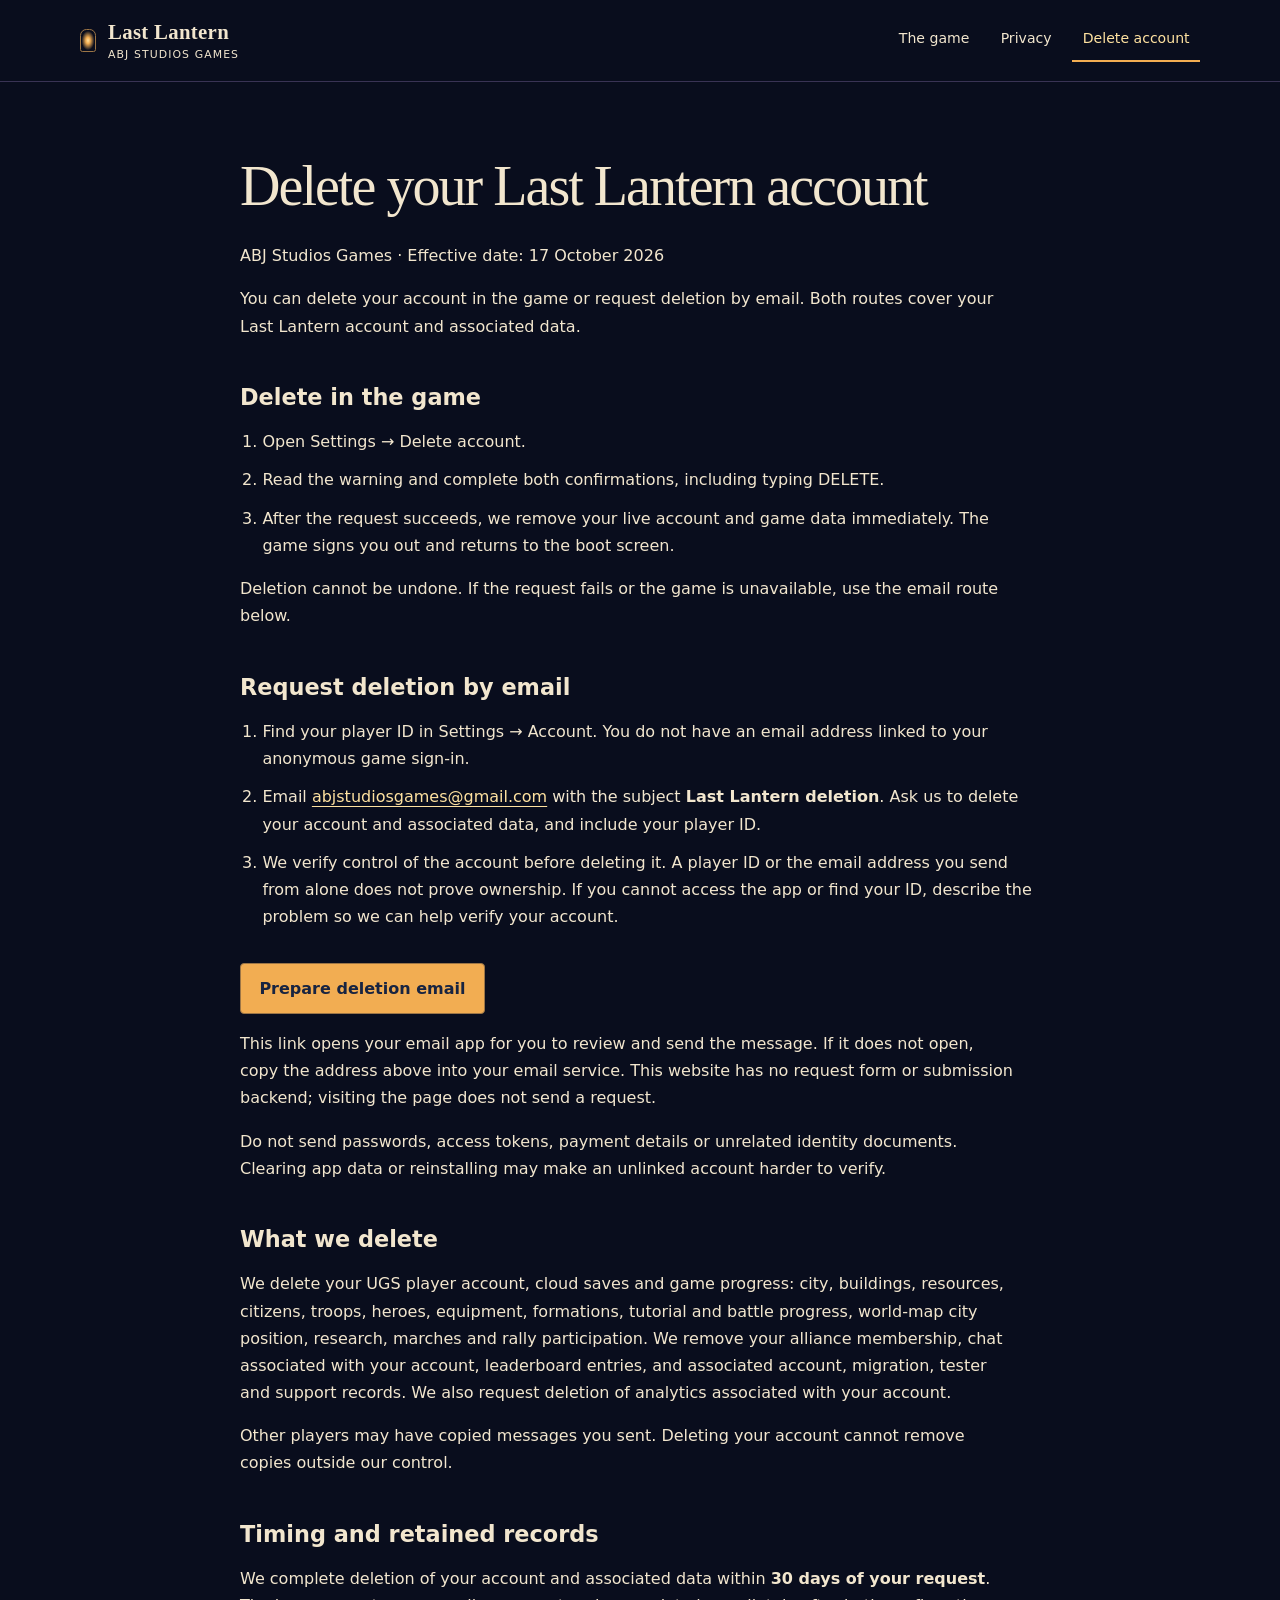
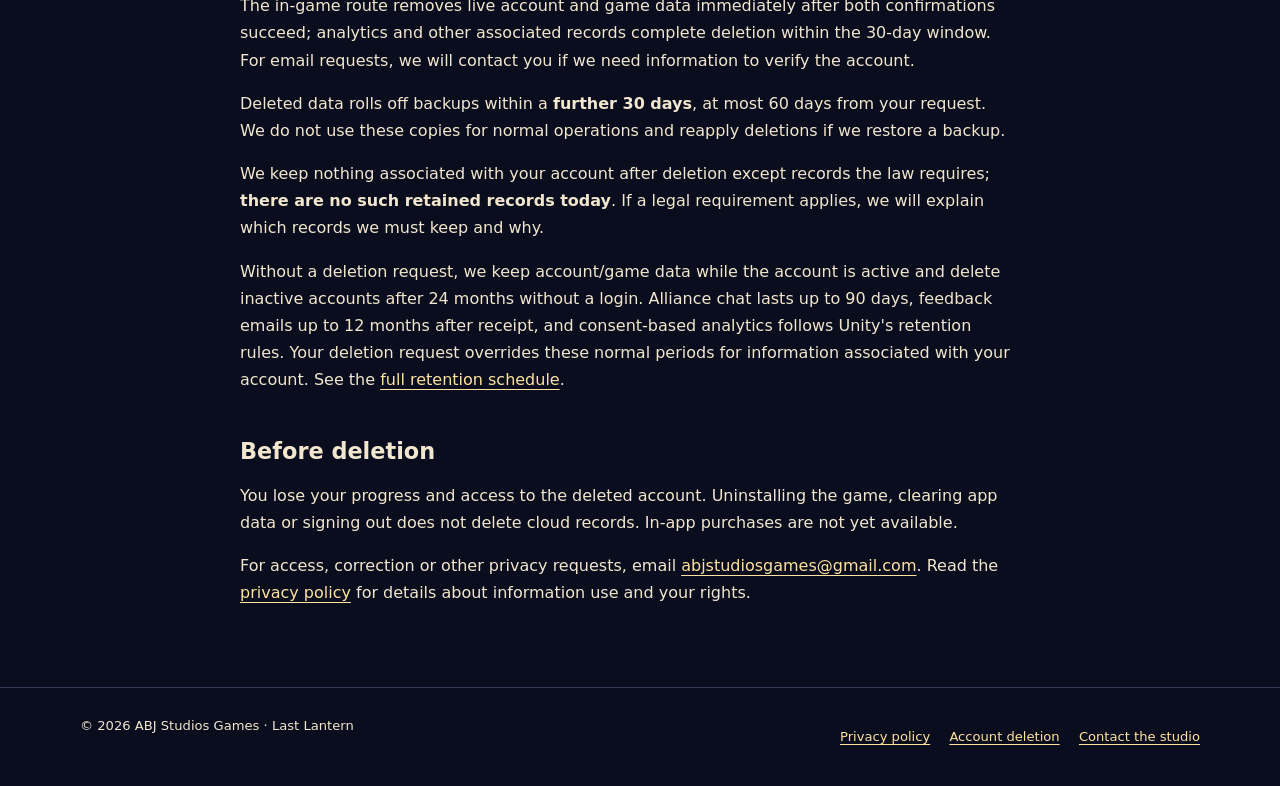
==== delete-account.html @ 202d450a "Publish site: landing, privacy policy, account deletion" ====
<!doctype html>
<html lang="en">
<head>
  <meta charset="utf-8">
  <meta name="viewport" content="width=device-width, initial-scale=1">
  <meta name="description" content="Delete your Last Lantern account in game or request deletion by email. Learn what ABJ Studios Games deletes and how long it takes.">
  <meta name="referrer" content="no-referrer">
  <meta http-equiv="Content-Security-Policy" content="default-src 'none'; style-src 'self'; img-src 'self'; font-src 'none'; script-src 'none'; connect-src 'none'; object-src 'none'; base-uri 'none'; form-action 'none'">
  <meta name="theme-color" content="#090D1D">
  <title>Account deletion — Last Lantern</title>
  <link rel="canonical" href="https://abjstudiosgames.github.io/lastlantern-site/delete-account.html">
  <link rel="stylesheet" href="styles.css">
</head>
<body>
  <a class="skip-link" href="#main">Skip to content</a>
  <header class="site-header">
    <div class="container header-inner">
      <a class="brand" href="https://abjstudiosgames.github.io/lastlantern-site/index.html"><span class="brand-mark" aria-hidden="true"></span><span><strong>Last Lantern</strong><small>ABJ Studios Games</small></span></a>
      <nav aria-label="Main navigation">
        <a href="https://abjstudiosgames.github.io/lastlantern-site/index.html">The game</a>
        <a href="https://abjstudiosgames.github.io/lastlantern-site/privacy.html">Privacy</a>
        <a href="https://abjstudiosgames.github.io/lastlantern-site/delete-account.html" aria-current="page">Delete account</a>
      </nav>
    </div>
  </header>
  <main id="main" class="container document" tabindex="-1">
    <article>
<h1>Delete your Last Lantern account</h1>
<p>ABJ Studios Games · Effective date: 17 October 2026</p>
<p>You can delete your account in the game or request deletion by email. Both routes cover your Last Lantern account and associated data.</p>
<h2 id="in-game">Delete in the game</h2>
<ol>
<li>Open Settings → Delete account.</li>
<li>Read the warning and complete both confirmations, including typing DELETE.</li>
<li>After the request succeeds, we remove your live account and game data immediately. The game signs you out and returns to the boot screen.</li>
</ol>
<p>Deletion cannot be undone. If the request fails or the game is unavailable, use the email route below.</p>
<h2 id="email-request">Request deletion by email</h2>
<ol>
<li>Find your player ID in Settings → Account. You do not have an email address linked to your anonymous game sign-in.</li>
<li>Email <a href="mailto:abjstudiosgames@gmail.com?subject=Last%20Lantern%20deletion">abjstudiosgames@gmail.com</a> with the subject <strong>Last Lantern deletion</strong>. Ask us to delete your account and associated data, and include your player ID.</li>
<li>We verify control of the account before deleting it. A player ID or the email address you send from alone does not prove ownership. If you cannot access the app or find your ID, describe the problem so we can help verify your account.</li>
</ol>
<div class="actions"><a class="button" href="mailto:abjstudiosgames@gmail.com?subject=Last%20Lantern%20deletion&amp;body=Please%20delete%20my%20Last%20Lantern%20account%20and%20associated%20data.%0A%0APlayer%20ID%20from%20Settings%20%E2%86%92%20Account%3A%0A">Prepare deletion email</a></div>
<p>This link opens your email app for you to review and send the message. If it does not open, copy the address above into your email service. This website has no request form or submission backend; visiting the page does not send a request.</p>
<p>Do not send passwords, access tokens, payment details or unrelated identity documents. Clearing app data or reinstalling may make an unlinked account harder to verify.</p>
<h2 id="data">What we delete</h2>
<p>We delete your UGS player account, cloud saves and game progress: city, buildings, resources, citizens, troops, heroes, equipment, formations, tutorial and battle progress, world-map city position, research, marches and rally participation. We remove your alliance membership, chat associated with your account, leaderboard entries, and associated account, migration, tester and support records. We also request deletion of analytics associated with your account.</p>
<p>Other players may have copied messages you sent. Deleting your account cannot remove copies outside our control.</p>
<h2 id="timing">Timing and retained records</h2>
<p>We complete deletion of your account and associated data within <strong>30 days of your request</strong>. The in-game route removes live account and game data immediately after both confirmations succeed; analytics and other associated records complete deletion within the 30-day window. For email requests, we will contact you if we need information to verify the account.</p>
<p>Deleted data rolls off backups within a <strong>further 30 days</strong>, at most 60 days from your request. We do not use these copies for normal operations and reapply deletions if we restore a backup.</p>
<p>We keep nothing associated with your account after deletion except records the law requires; <strong>there are no such retained records today</strong>. If a legal requirement applies, we will explain which records we must keep and why.</p>
<p>Without a deletion request, we keep account/game data while the account is active and delete inactive accounts after 24 months without a login. Alliance chat lasts up to 90 days, feedback emails up to 12 months after receipt, and consent-based analytics follows Unity's retention rules. Your deletion request overrides these normal periods for information associated with your account. See the <a href="https://abjstudiosgames.github.io/lastlantern-site/privacy.html#how-long-we-keep-information">full retention schedule</a>.</p>
<h2 id="before-deletion">Before deletion</h2>
<p>You lose your progress and access to the deleted account. Uninstalling the game, clearing app data or signing out does not delete cloud records. In-app purchases are not yet available.</p>
<p>For access, correction or other privacy requests, email <a href="mailto:abjstudiosgames@gmail.com">abjstudiosgames@gmail.com</a>. Read the <a href="https://abjstudiosgames.github.io/lastlantern-site/privacy.html">privacy policy</a> for details about information use and your rights.</p>
    </article>
  </main>
  <footer class="site-footer">
    <div class="container footer-inner">
      <p>© 2026 ABJ Studios Games · Last Lantern</p>
      <div class="footer-links"><a href="https://abjstudiosgames.github.io/lastlantern-site/privacy.html">Privacy policy</a><a href="https://abjstudiosgames.github.io/lastlantern-site/delete-account.html">Account deletion</a><a href="mailto:abjstudiosgames@gmail.com">Contact the studio</a></div>
    </div>
  </footer>
</body>
</html>
---- styles.css ----
:root {
  color-scheme: dark;
  --void: #090D1D;
  --night-blue: #182441;
  --slate-violet: #393354;
  --shadow-edge: #74658E;
  --lamp-amber: #F2AD52;
  --wick-core: #FFE2A0;
  --old-brass: #9C7546;
  --wet-stone: #69727D;
  --warm-linen: #F2E6CE;
  --garden-green: #71937B;
  --danger-coral: #D9726B;
  --lens-teal: #69A7AF;
  font-family: system-ui, -apple-system, BlinkMacSystemFont, 'Segoe UI', sans-serif;
  font-size: 100%;
  line-height: 1.7;
  background: var(--void);
  color: var(--warm-linen);
}
* { box-sizing: border-box; }
body { margin: 0; overflow-wrap: anywhere; }
a { color: var(--wick-core); text-underline-offset: .22em; text-decoration-thickness: 1px; }
a:hover { color: var(--lamp-amber); }
a:focus-visible, [tabindex]:focus-visible { outline: 3px solid var(--wick-core); outline-offset: 5px; border-radius: 2px; }
.skip-link { position: absolute; left: 1rem; top: -10rem; padding: .65rem 1rem; z-index: 10; background: var(--lamp-amber); color: var(--void); }
.skip-link:focus { top: 1rem; color: var(--void); }
.container { width: min(1120px, calc(100% - 3rem)); margin-inline: auto; }
.site-header { border-bottom: 1px solid var(--slate-violet); }
.header-inner { display: flex; flex-wrap: wrap; align-items: center; justify-content: space-between; gap: .8rem 2rem; padding-block: 1.15rem; }
.brand { display: inline-flex; align-items: center; gap: .75rem; color: var(--warm-linen); text-decoration: none; line-height: 1.25; }
.brand-mark { width: 1rem; height: 1.4rem; border: 1px solid var(--old-brass); border-radius: .4rem .4rem .15rem .15rem; background: radial-gradient(ellipse, var(--wick-core) 0%, var(--lamp-amber) 22%, transparent 65%); }
.brand strong { display: block; font-family: Georgia, 'Times New Roman', serif; font-size: 1.3rem; letter-spacing: .015em; }
.brand small { display: block; font-size: .68rem; letter-spacing: .1em; margin-top: .2rem; text-transform: uppercase; }
nav { display: flex; flex-wrap: wrap; gap: .25rem .65rem; }
nav a { display: inline-flex; align-items: center; padding: .55rem .65rem; min-height: 44px; color: var(--warm-linen); font-size: .88rem; text-decoration: none; border-bottom: 2px solid transparent; }
nav a[aria-current='page'] { color: var(--wick-core); border-bottom-color: var(--lamp-amber); }
.hero { position: relative; display: grid; grid-template-columns: 1.1fr .9fr; gap: 2rem; align-items: center; padding-block: 5rem 4rem; }
.eyebrow { color: var(--lamp-amber); font-size: .76rem; letter-spacing: .16em; text-transform: uppercase; font-weight: 650; }
h1, h2, h3 { line-height: 1.15; font-weight: 500; }
h1, .landing h2 { font-family: Georgia, 'Times New Roman', serif; }
h1 { font-size: clamp(2.5rem, 6vw, 4.9rem); letter-spacing: -.035em; margin: 1rem 0 1.5rem; }
h1 em { color: var(--lamp-amber); font-style: normal; }
.lede { font-size: 1.1rem; max-width: 44ch; }
.actions { display: flex; flex-wrap: wrap; gap: .8rem; margin-block: 2rem 1rem; }
.button { display: inline-flex; align-items: center; justify-content: center; min-height: 48px; padding: .7rem 1.15rem; border: 1px solid var(--old-brass); border-radius: 4px; text-align: center; font-weight: 650; text-decoration: none; color: var(--night-blue); background: var(--lamp-amber); }
.button:hover { color: var(--void); background: var(--wick-core); }
.button.secondary { background: var(--night-blue); color: var(--warm-linen); }
.button.secondary:hover { background: var(--slate-violet); }
.small { font-size: .86rem; }
.lamp-scene { position: relative; min-height: 420px; overflow: hidden; border-radius: 50% 50% 5% 5%; background: radial-gradient(ellipse at 50% 46%, #F2AD521A 0%, #18244155 40%, transparent 72%); }
.lamp-scene .horizon { position: absolute; inset: auto 4% 12%; height: 22%; border: 1px solid var(--old-brass); border-radius: 50%; background: radial-gradient(ellipse, #F2AD522B, transparent 70%); }
.lamp-scene .horizon.outer { inset: auto -14% 6%; height: 34%; border-color: var(--slate-violet); background: none; }
.lamp-base { position: absolute; width: 40%; height: 6%; left: 30%; bottom: 21%; border: 1px solid var(--old-brass); background: var(--night-blue); border-radius: 50%; }
.lamp-post { position: absolute; height: 19%; width: 6%; left: 47%; bottom: 25%; background: var(--night-blue); border-inline: 1px solid var(--old-brass); }
.lamp-cage { position: absolute; width: 30%; height: 35%; left: 35%; bottom: 42%; border: 2px solid var(--old-brass); border-radius: 24% 24% 12% 12%; background: linear-gradient(90deg, transparent 23%, var(--old-brass) 24%, transparent 25%, transparent 74%, var(--old-brass) 75%, transparent 76%), radial-gradient(ellipse at 50% 64%, var(--wick-core) 0%, var(--lamp-amber) 7%, #F2AD522B 25%, transparent 63%); }
.lamp-handle { position: absolute; left: 44%; bottom: 77%; width: 12%; height: 9%; border: 2px solid var(--old-brass); border-bottom: 0; border-radius: 50% 50% 0 0; }
.scene-caption { position: absolute; bottom: 0; width: 100%; text-align: center; font-size: .65rem; letter-spacing: .14em; text-transform: uppercase; color: var(--lamp-amber); }
.feature-section { border-top: 1px solid var(--slate-violet); padding-block: 3.5rem; }
.feature-section h2 { font-size: 2.25rem; margin-top: 0; }
.features { display: grid; grid-template-columns: repeat(3, 1fr); gap: 2rem; margin-top: 2rem; }
.feature { border-top: 2px solid var(--old-brass); padding-top: 1.25rem; }
.feature .number { font-size: .75rem; color: var(--lamp-amber); letter-spacing: .12em; }
.feature h3 { font-size: 1.2rem; line-height: 1.35; }
.support-panel { background: var(--night-blue); border: 1px solid var(--slate-violet); border-radius: 6px; padding: clamp(1.25rem, 4vw, 2.5rem); margin-block: 0 3.5rem; }
.support-panel h2 { margin-top: 0; font-size: 1.8rem; }
.support-panel p { max-width: 68ch; }
.document { max-width: 800px; padding-block: 3.5rem 4rem; }
.document h1 { font-size: clamp(2.2rem, 6vw, 3.5rem); }
.document h2 { margin-top: 2.7rem; margin-bottom: 1rem; font-size: 1.4rem; line-height: 1.3; font-weight: 650; scroll-margin-top: 1rem; }
.document h3 { font-size: 1.1rem; font-weight: 650; }
.document p, .document li { max-width: 76ch; }
.document li { margin-bottom: .7rem; }
.document ol, .document ul { padding-left: 1.4rem; }
.notice { margin-block: 1.5rem 2rem; padding: 1rem 1.2rem; border-left: 3px solid var(--lamp-amber); background: var(--night-blue); }
.notice p { margin: .3rem 0; }
.notice strong { color: var(--wick-core); }
.meta { font-size: .85rem; }
.toc { background: var(--night-blue); border: 1px solid var(--slate-violet); padding: 1rem 1.25rem; border-radius: 4px; }
.toc ul { margin-bottom: .4rem; }
.table-wrap { width: 100%; overflow-x: auto; }
table { width: 100%; border-collapse: collapse; font-size: .9rem; margin-block: 1rem; }
th, td { padding: .8rem .75rem; border: 1px solid var(--slate-violet); text-align: left; vertical-align: top; }
th { background: var(--night-blue); color: var(--wick-core); }
th:first-child { width: 35%; }
code { font-family: ui-monospace, Consolas, monospace; font-size: .92em; }
.email { font-weight: 650; }
.site-footer { border-top: 1px solid var(--slate-violet); padding-block: 1.7rem; font-size: .82rem; }
.footer-inner { display: flex; justify-content: space-between; flex-wrap: wrap; gap: .75rem 2rem; }
.footer-inner p { margin: 0; }
.footer-links { display: flex; flex-wrap: wrap; gap: .5rem 1.2rem; }
.footer-links a { display: inline-flex; align-items: center; min-height: 44px; }
@media (max-width: 720px) {
  .hero { grid-template-columns: 1fr; gap: 1rem; padding-block: 3rem 2.5rem; }
  .hero h1 { max-width: 12ch; }
  .lamp-scene { min-height: 310px; max-width: 400px; width: 100%; margin-inline: auto; }
  .features { grid-template-columns: 1fr; gap: 1.5rem; }
  .feature h3 { margin-top: .65rem; }
  .document { padding-top: 2rem; }
}
@media (max-width: 380px) {
  .container { width: calc(100% - 2rem); }
  nav { gap: .1rem .2rem; }
  nav a { padding-inline: .4rem; }
  th, td { padding: .65rem .5rem; }
}
@media (prefers-reduced-motion: reduce) {
  *, *::before, *::after { scroll-behavior: auto !important; }
}
@media (forced-colors: active) {
  .button, .notice, .feature, nav a[aria-current='page'] { border: 1px solid CanvasText; }
  .lamp-scene { display: none; }
}
@media print {
  :root { color-scheme: light; background: white; color: black; }
  .site-header, .site-footer, .skip-link, .lamp-scene, .actions, .toc { display: none; }
  .container { width: 100%; }
  a { color: black; }
  .notice, th { background: none; color: black; }
  .notice strong, th { color: black; }
  .document { max-width: none; padding: 0; }
}
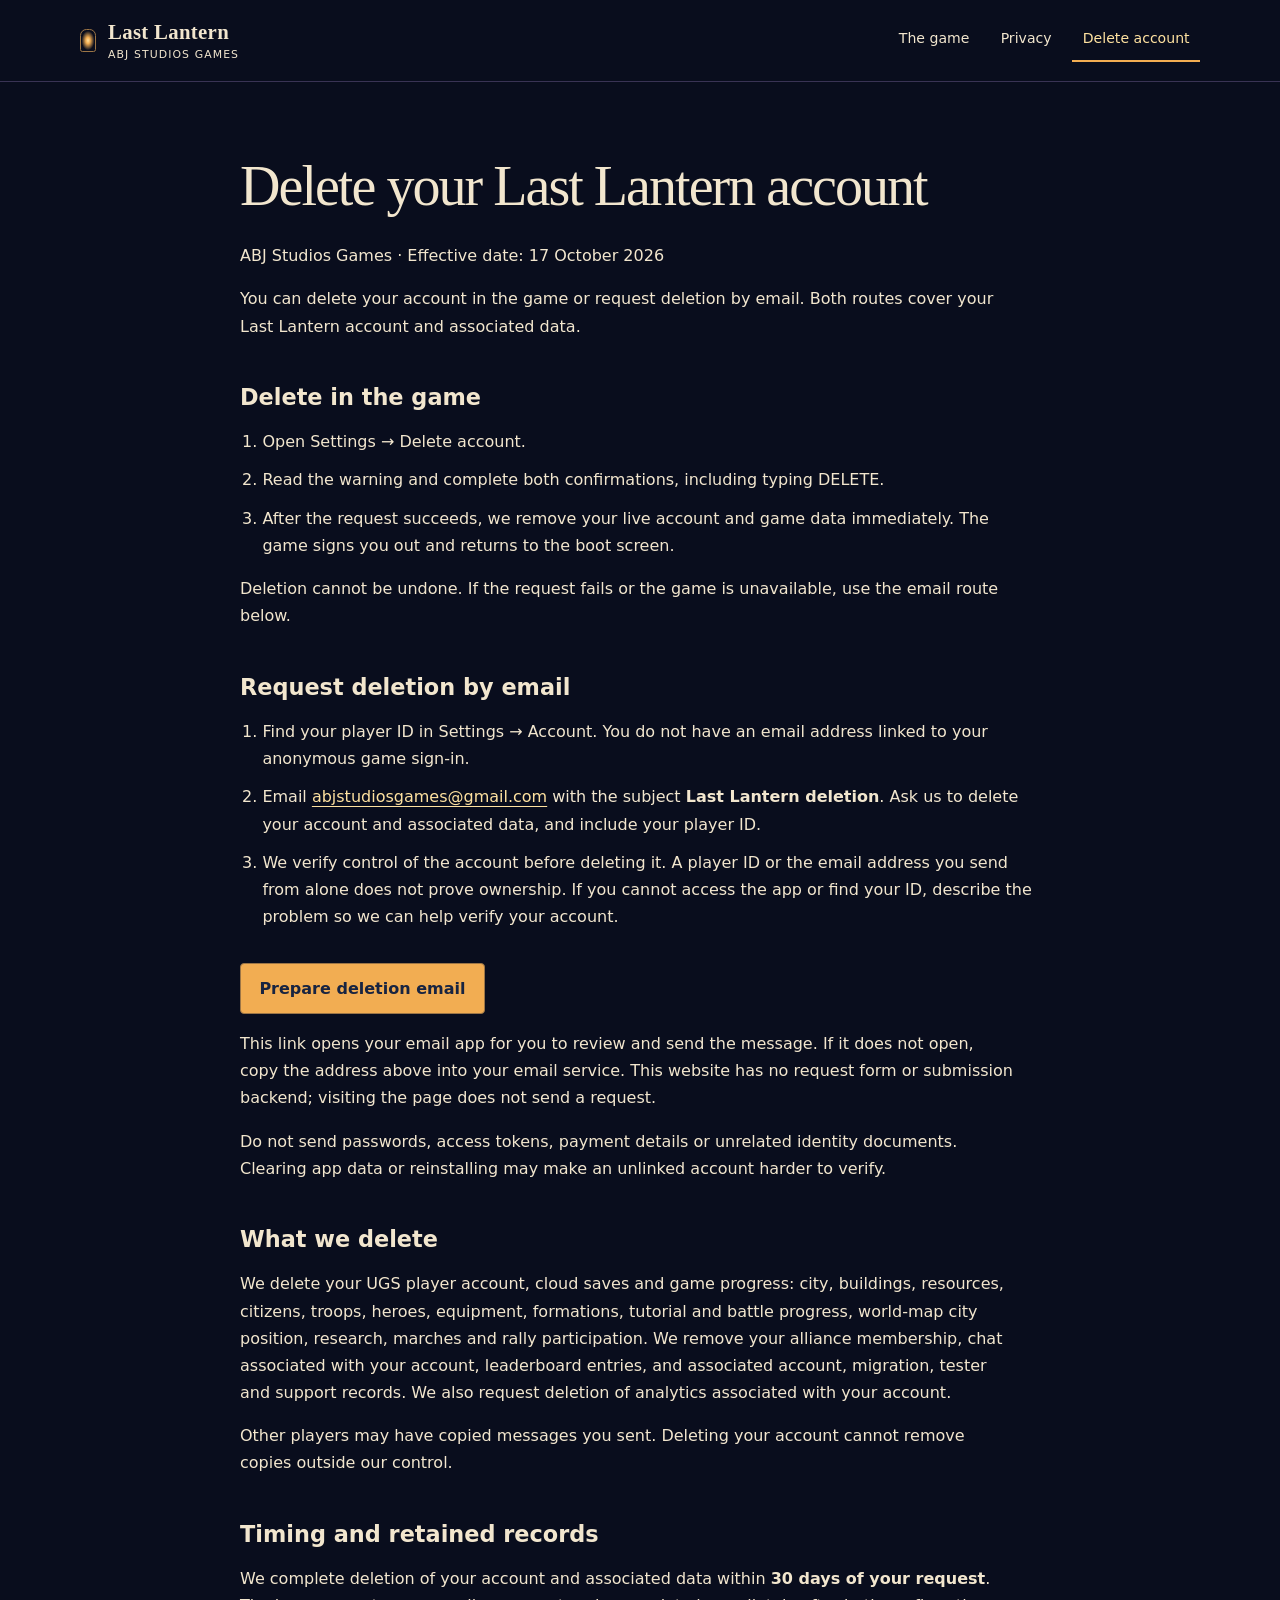
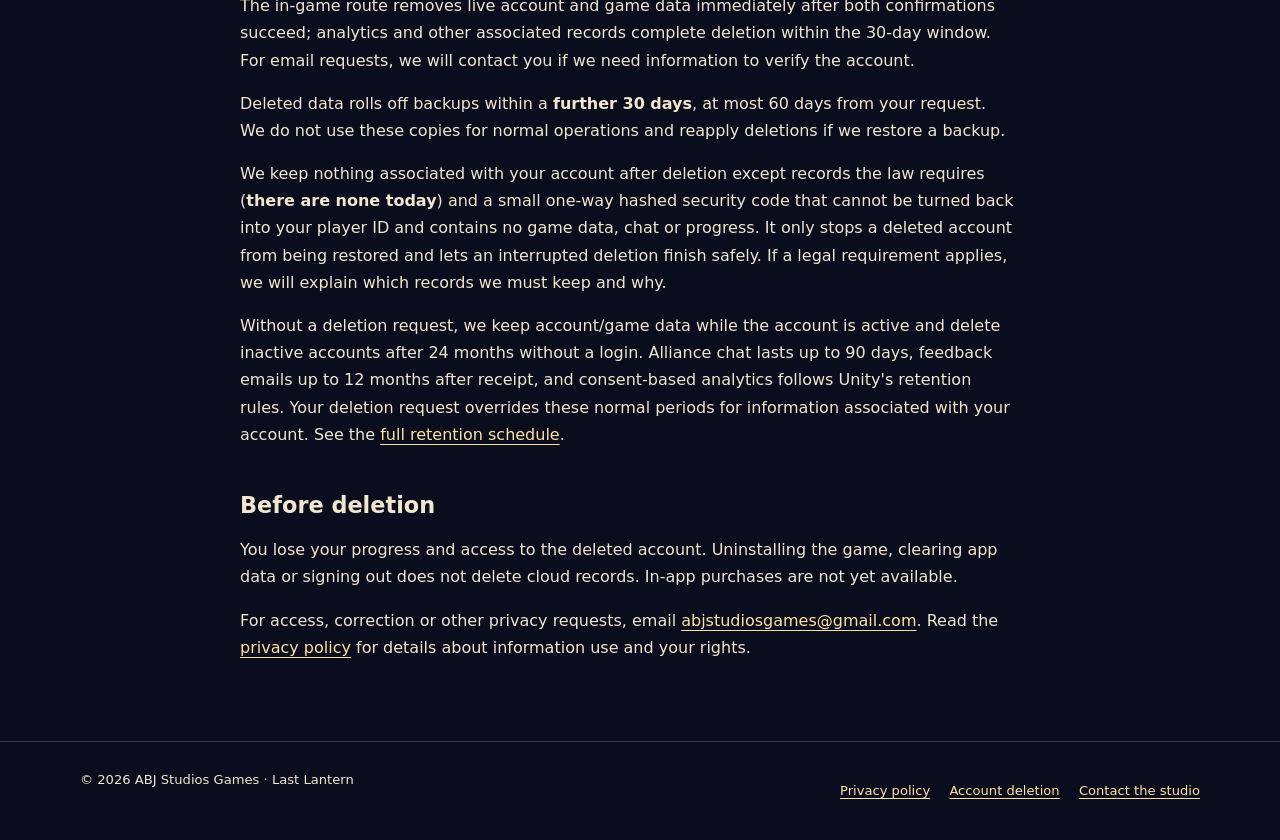
==== commit 74cb37f3: "Privacy: disclose hashed security record kept after deletion" ====
--- a/delete-account.html
+++ b/delete-account.html
@@ -50,7 +50,7 @@
 <h2 id="timing">Timing and retained records</h2>
 <p>We complete deletion of your account and associated data within <strong>30 days of your request</strong>. The in-game route removes live account and game data immediately after both confirmations succeed; analytics and other associated records complete deletion within the 30-day window. For email requests, we will contact you if we need information to verify the account.</p>
 <p>Deleted data rolls off backups within a <strong>further 30 days</strong>, at most 60 days from your request. We do not use these copies for normal operations and reapply deletions if we restore a backup.</p>
-<p>We keep nothing associated with your account after deletion except records the law requires; <strong>there are no such retained records today</strong>. If a legal requirement applies, we will explain which records we must keep and why.</p>
+<p>We keep nothing associated with your account after deletion except records the law requires (<strong>there are none today</strong>) and a small one-way hashed security code that cannot be turned back into your player ID and contains no game data, chat or progress. It only stops a deleted account from being restored and lets an interrupted deletion finish safely. If a legal requirement applies, we will explain which records we must keep and why.</p>
 <p>Without a deletion request, we keep account/game data while the account is active and delete inactive accounts after 24 months without a login. Alliance chat lasts up to 90 days, feedback emails up to 12 months after receipt, and consent-based analytics follows Unity's retention rules. Your deletion request overrides these normal periods for information associated with your account. See the <a href="https://abjstudiosgames.github.io/lastlantern-site/privacy.html#how-long-we-keep-information">full retention schedule</a>.</p>
 <h2 id="before-deletion">Before deletion</h2>
 <p>You lose your progress and access to the deleted account. Uninstalling the game, clearing app data or signing out does not delete cloud records. In-app purchases are not yet available.</p>
